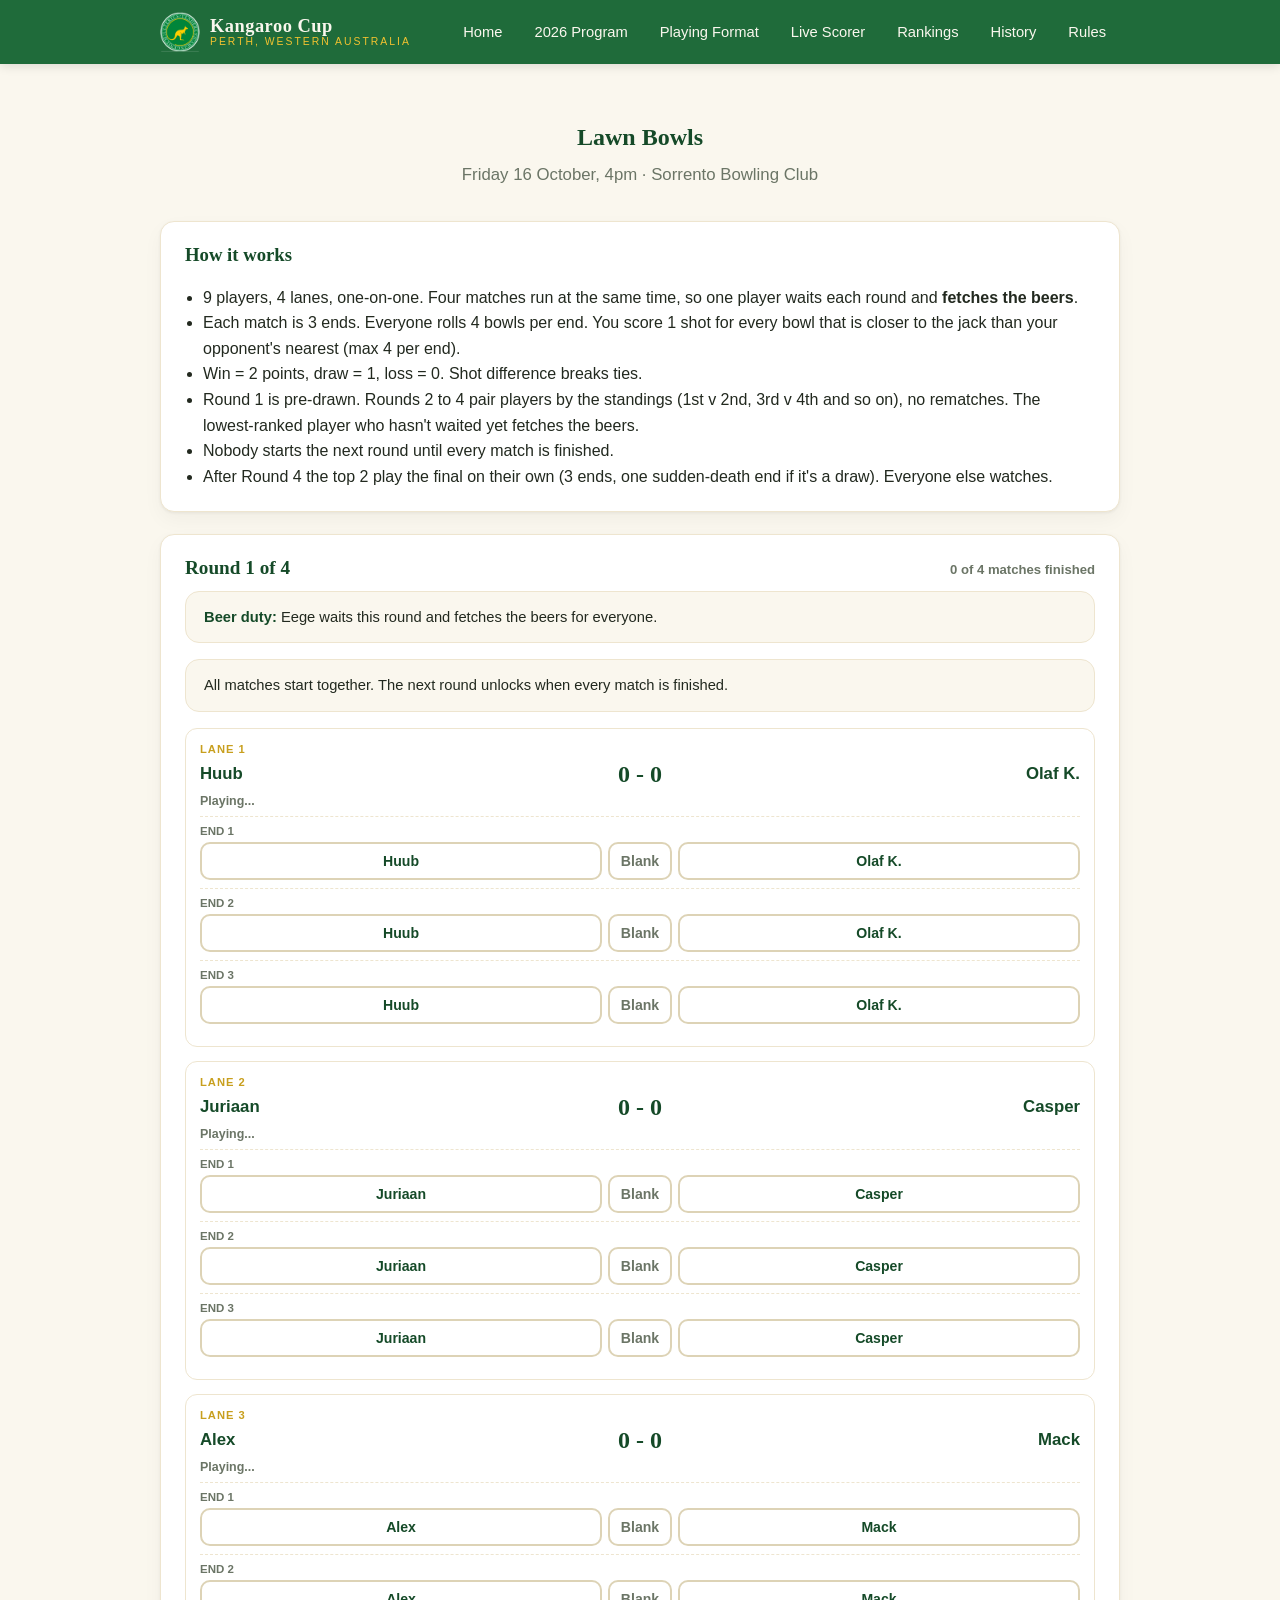
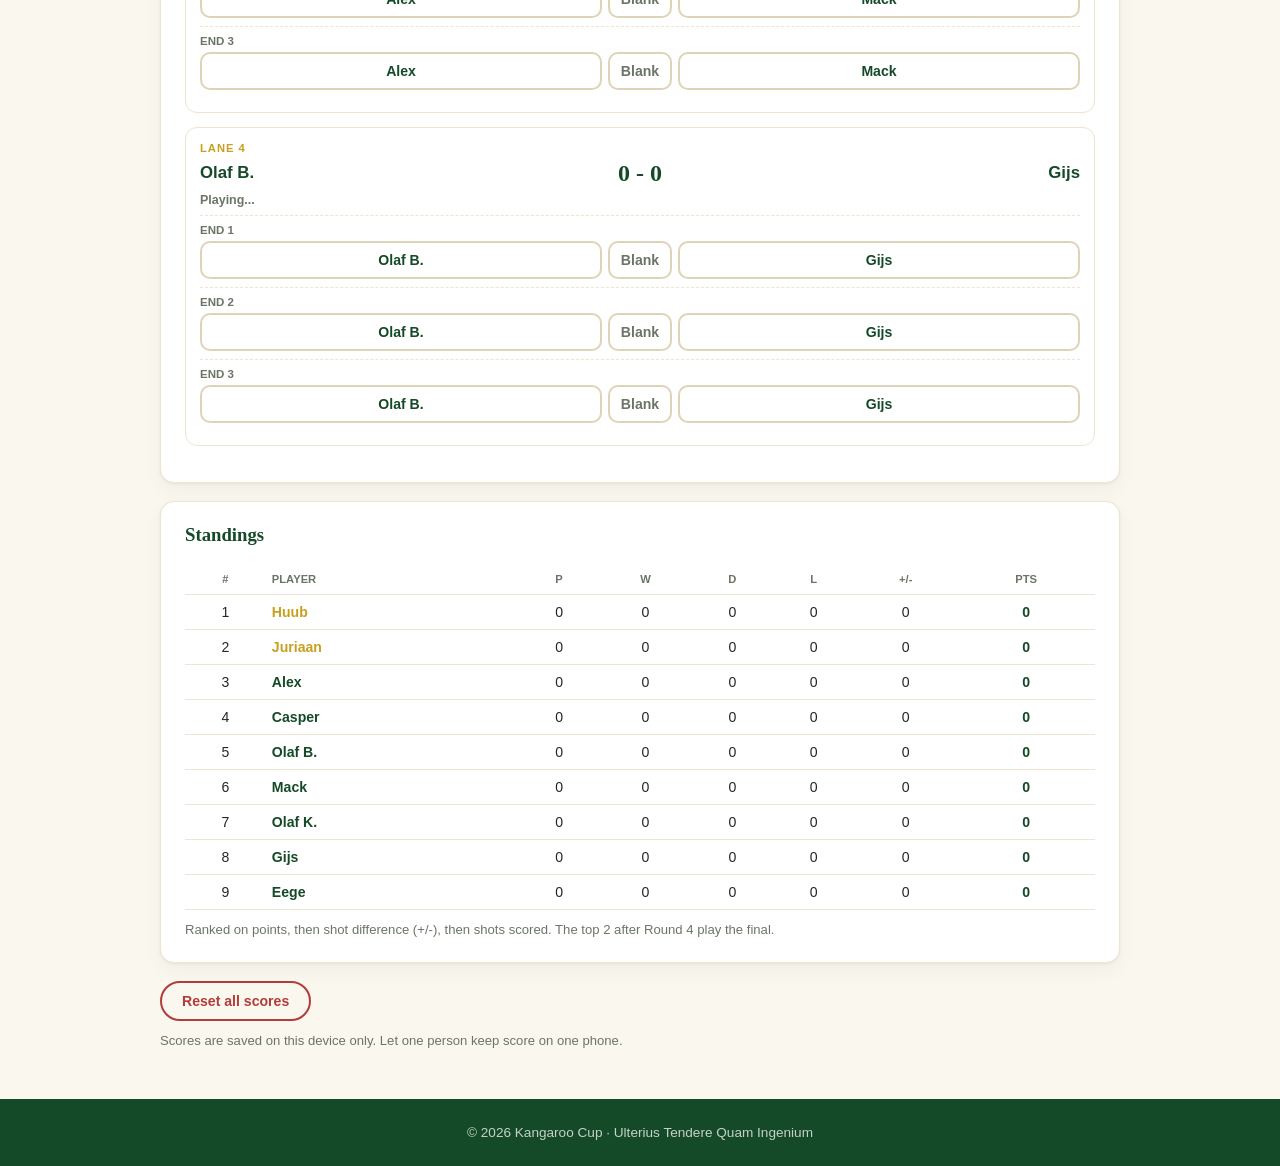
==== bowls.html @ 573f9692 "Add Lawn Bowls page with competition set-up and live scorer" ====
<!DOCTYPE html>
<html lang="en">
<head>
<meta charset="UTF-8">
<meta name="viewport" content="width=device-width, initial-scale=1, viewport-fit=cover">
<title>Lawn Bowls | Kangaroo Cup</title>
<meta name="theme-color" content="#1f6b3a">
<link rel="manifest" href="manifest.json">
<link rel="icon" href="assets/img/favicon-32-v2.png">
<link rel="apple-touch-icon" href="assets/img/apple-touch-icon-v2.png">
<link rel="stylesheet" href="css/style.css">
<style>
  .bw-btn-secondary {
    background:transparent; color:var(--green-dark); border:2px solid var(--green);
    padding:10px 20px; border-radius:30px; font-weight:600; font-size:.88rem; cursor:pointer;
    font-family:inherit;
  }
  .bw-btn-secondary:active { transform:scale(.97); }
  .bw-btn-danger { border-color:#b23b3b; color:#b23b3b; }
  .bw-note { font-size:.82rem; color:var(--muted); margin:10px 0 0; line-height:1.5; }

  .bw-banner {
    border-radius:var(--radius); padding:14px 18px; margin-bottom:16px;
    background:var(--cream); border:1px solid #eee5cf; font-size:.92rem; line-height:1.5;
  }
  .bw-banner strong { color:var(--green-dark); }
  .bw-banner.gold { background:linear-gradient(135deg,#fff 0%,#fdf8e8 100%); border:2px solid var(--gold); }
  .bw-banner.ready { background:var(--green); color:#fff; border-color:var(--green-dark); }
  .bw-banner.ready strong { color:var(--gold); }

  .bw-round-head { display:flex; justify-content:space-between; align-items:baseline; flex-wrap:wrap; gap:6px; margin-bottom:12px; }
  .bw-round-head h3 { margin:0; color:var(--green-dark); font-size:1.2rem; }
  .bw-progress { font-size:.82rem; color:var(--muted); font-weight:600; }

  .bw-match { border:1px solid #eee5cf; border-radius:12px; padding:14px; margin-bottom:14px; background:#fff; }
  .bw-match.done { background:#f6fbf5; border-color:#bcd9bf; }
  .bw-lane { font-size:.7rem; font-weight:800; letter-spacing:1px; text-transform:uppercase; color:var(--gold-dark); margin-bottom:6px; }
  .bw-vs { display:flex; align-items:center; justify-content:space-between; gap:8px; margin-bottom:6px; }
  .bw-player { flex:1; font-weight:800; color:var(--green-dark); font-size:1.05rem; }
  .bw-player.right { text-align:right; }
  .bw-score { font-family:Georgia,serif; font-weight:800; font-size:1.5rem; color:var(--green-dark); white-space:nowrap; }
  .bw-status { font-size:.78rem; font-weight:700; color:var(--muted); margin-bottom:8px; }
  .bw-status.win { color:var(--green); }

  .bw-end { padding:8px 0; border-top:1px dashed #eee5cf; }
  .bw-end-label { font-size:.72rem; font-weight:700; color:var(--muted); text-transform:uppercase; margin-bottom:5px; }
  .bw-end-btns { display:flex; gap:6px; }
  .bw-pick, .bw-shot {
    border:2px solid #ddd3b6; background:#fff; color:var(--green-dark); border-radius:10px;
    font-weight:700; font-size:.88rem; padding:9px 6px; cursor:pointer; font-family:inherit;
  }
  .bw-pick { flex:1; min-width:0; overflow:hidden; text-overflow:ellipsis; white-space:nowrap; }
  .bw-pick.x { flex:0 0 64px; color:var(--muted); }
  .bw-pick.sel, .bw-shot.sel { background:var(--green); border-color:var(--green-dark); color:#fff; }
  .bw-pick.x.sel { background:#8a8f85; border-color:#6b7566; }
  .bw-shots { display:flex; gap:6px; margin-top:6px; align-items:center; }
  .bw-shots span { font-size:.72rem; font-weight:700; color:var(--muted); margin-right:2px; }
  .bw-shot { flex:1; padding:8px 0; }

  .bw-table { width:100%; border-collapse:collapse; }
  .bw-table th, .bw-table td { padding:9px 6px; text-align:center; border-bottom:1px solid #eee5cf; font-size:.88rem; }
  .bw-table th { color:var(--muted); font-weight:700; font-size:.7rem; text-transform:uppercase; }
  .bw-table td.name { text-align:left; font-weight:700; color:var(--green-dark); }
  .bw-table td.pts { font-weight:800; color:var(--green-dark); }
  .bw-table tr.top td.name { color:var(--gold-dark); }

  .bw-chips { display:flex; flex-wrap:wrap; gap:8px; margin-top:8px; }
  .bw-chip { background:var(--cream); border:1px solid #eee5cf; border-radius:20px; padding:5px 13px; font-size:.82rem; font-weight:600; color:var(--green-dark); }
  .bw-hist-round { margin-bottom:14px; }
  .bw-hist-round h4 { margin:0 0 4px; color:var(--green-dark); font-size:.95rem; }
  .bw-hist-line { font-size:.88rem; padding:2px 0; }
  .bw-champ { text-align:center; padding:22px 16px; }
  .bw-champ .name { font-family:Georgia,serif; font-size:2rem; font-weight:800; color:var(--green-dark); margin:6px 0; }
  .bw-btn-row { display:flex; gap:10px; flex-wrap:wrap; margin-top:12px; }
</style>
</head>
<body>

<div id="site-header"></div>

<main class="wrap" style="padding-top:40px;">

  <section class="format-hero">
    <h2 style="border:none; padding-bottom:0;">Lawn Bowls</h2>
    <p class="subtitle">Friday 16 October, 4pm &middot; Sorrento Bowling Club</p>
  </section>

  <section style="margin-bottom:22px;">
    <div class="card">
      <h3 style="margin-top:0; color:var(--green-dark);">How it works</h3>
      <ul style="margin:0; padding-left:18px; line-height:1.6;">
        <li>9 players, 4 lanes, one-on-one. Four matches run at the same time, so one player waits each round and <strong>fetches the beers</strong>.</li>
        <li>Each match is 3 ends. Everyone rolls 4 bowls per end. You score 1 shot for every bowl that is closer to the jack than your opponent's nearest (max 4 per end).</li>
        <li>Win = 2 points, draw = 1, loss = 0. Shot difference breaks ties.</li>
        <li>Round 1 is pre-drawn. Rounds 2 to 4 pair players by the standings (1st v 2nd, 3rd v 4th and so on), no rematches. The lowest-ranked player who hasn't waited yet fetches the beers.</li>
        <li>Nobody starts the next round until every match is finished.</li>
        <li>After Round 4 the top 2 play the final on their own (3 ends, one sudden-death end if it's a draw). Everyone else watches.</li>
      </ul>
    </div>
  </section>

  <section id="bw-app"></section>

</main>

<div id="site-footer"></div>

<script src="js/data.js"></script>
<script src="js/app.js"></script>
<script>
(function () {
  var PLAYERS = ["Huub", "Juriaan", "Alex", "Casper", "Olaf B.", "Mack", "Olaf K.", "Gijs", "Eege"];
  var ROUND1 = [["Huub", "Olaf K."], ["Juriaan", "Casper"], ["Alex", "Mack"], ["Olaf B.", "Gijs"]];
  var WAITER1 = "Eege";
  var SWISS_ROUNDS = 4;
  var ENDS = 3;
  var KEY = "kc-bowls-2026-v1";
  var state;

  function esc(s) { return String(s).replace(/&/g, "&amp;").replace(/</g, "&lt;").replace(/>/g, "&gt;"); }

  function newMatch(lane, a, b) { return { lane: lane, a: a, b: b, ends: [] }; }

  function freshState() {
    return {
      rounds: [{
        n: 1, kind: "swiss", waiter: WAITER1,
        matches: ROUND1.map(function (p, i) { return newMatch(i + 1, p[0], p[1]); })
      }],
      manual: {}
    };
  }

  function load() {
    try {
      var raw = localStorage.getItem(KEY);
      if (raw) {
        var s = JSON.parse(raw);
        if (s && s.rounds && s.rounds.length) { if (!s.manual) s.manual = {}; return s; }
      }
    } catch (e) {}
    return freshState();
  }

  function save() { try { localStorage.setItem(KEY, JSON.stringify(state)); } catch (e) {} }

  /* ---------- scoring ---------- */
  function endDone(e) { return !!e && (e.w === "x" || ((e.w === "a" || e.w === "b") && e.s >= 1)); }

  function totalsN(m, n) {
    var a = 0, b = 0;
    for (var i = 0; i < n; i++) {
      var e = m.ends[i];
      if (!e) continue;
      if (e.w === "a") a += e.s; else if (e.w === "b") b += e.s;
    }
    return { a: a, b: b };
  }

  function neededEnds(m, kind) {
    var n = ENDS;
    if (kind !== "final") return n;
    while (n < 40) {
      for (var i = 0; i < n; i++) { if (!endDone(m.ends[i])) return n; }
      var t = totalsN(m, n);
      if (t.a !== t.b) return n;
      n++;
    }
    return n;
  }

  function matchStatus(m, kind) {
    var n = neededEnds(m, kind);
    var all = true;
    for (var i = 0; i < n; i++) { if (!endDone(m.ends[i])) { all = false; break; } }
    var t = totalsN(m, n);
    var complete = all && (kind !== "final" || t.a !== t.b);
    var result = null;
    if (complete) result = t.a > t.b ? "a" : (t.b > t.a ? "b" : "draw");
    return { n: n, a: t.a, b: t.b, complete: complete, result: result };
  }

  function roundComplete(r) {
    return r.matches.every(function (m) { return matchStatus(m, r.kind).complete; });
  }

  /* ---------- standings ---------- */
  function cmp(x, y) {
    return (y.pts - x.pts) || (y.diff - x.diff) || (y.sf - x.sf) || (y.man - x.man) || (x.seed - y.seed);
  }
  function tiedKey(r) { return r.pts + "|" + r.diff + "|" + r.sf + "|" + r.man; }

  function standings() {
    var rec = {};
    PLAYERS.forEach(function (p, i) { rec[p] = { name: p, seed: i, p: 0, w: 0, d: 0, l: 0, pts: 0, sf: 0, sa: 0 }; });
    state.rounds.forEach(function (r) {
      if (r.kind !== "swiss") return;
      r.matches.forEach(function (m) {
        var st = matchStatus(m, r.kind);
        if (!st.complete) return;
        var A = rec[m.a], B = rec[m.b];
        A.p++; B.p++;
        A.sf += st.a; A.sa += st.b; B.sf += st.b; B.sa += st.a;
        if (st.result === "a") { A.w++; A.pts += 2; B.l++; }
        else if (st.result === "b") { B.w++; B.pts += 2; A.l++; }
        else { A.d++; B.d++; A.pts++; B.pts++; }
      });
    });
    var list = PLAYERS.map(function (p) {
      var r = rec[p]; r.diff = r.sf - r.sa; r.man = state.manual[p] || 0; return r;
    });
    list.sort(cmp);
    return list;
  }

  function tieGroup() {
    var S = standings();
    if (S.length < 3 || tiedKey(S[1]) !== tiedKey(S[2])) return null;
    var k = tiedKey(S[1]);
    return S.filter(function (r) { return tiedKey(r) === k; }).map(function (r) { return r.name; });
  }

  /* ---------- pairing ---------- */
  function playedPairs() {
    var set = {};
    state.rounds.forEach(function (r) {
      if (r.kind !== "swiss") return;
      r.matches.forEach(function (m) { set[m.a + "|" + m.b] = 1; set[m.b + "|" + m.a] = 1; });
    });
    return set;
  }

  function pairUp(list, played, allowRepeat) {
    if (!list.length) return [];
    var first = list[0];
    for (var i = 1; i < list.length; i++) {
      var o = list[i];
      if (!allowRepeat && played[first + "|" + o]) continue;
      var rest = list.slice(1, i).concat(list.slice(i + 1));
      var sub = pairUp(rest, played, allowRepeat);
      if (sub) return [[first, o]].concat(sub);
    }
    return null;
  }

  function nextSwissRound() {
    var S = standings();
    var waited = {};
    state.rounds.forEach(function (r) { if (r.waiter) waited[r.waiter] = 1; });
    var waiter = null;
    for (var i = S.length - 1; i >= 0; i--) { if (!waited[S[i].name]) { waiter = S[i].name; break; } }
    var names = S.map(function (r) { return r.name; }).filter(function (n) { return n !== waiter; });
    var played = playedPairs();
    var pairs = pairUp(names, played, false) || pairUp(names, played, true);
    return {
      n: state.rounds.length + 1, kind: "swiss", waiter: waiter,
      matches: pairs.map(function (p, i) { return newMatch(i + 1, p[0], p[1]); })
    };
  }

  function finalRound() {
    var S = standings();
    var a = S[0].name, b = S[1].name;
    return {
      n: state.rounds.length + 1, kind: "final", waiter: null,
      spectators: PLAYERS.filter(function (p) { return p !== a && p !== b; }),
      matches: [newMatch(1, a, b)]
    };
  }

  function ensureNext() {
    var last = state.rounds[state.rounds.length - 1];
    if (last.kind === "final" || !roundComplete(last)) return;
    if (last.n < SWISS_ROUNDS) state.rounds.push(nextSwissRound());
    else if (!tieGroup()) state.rounds.push(finalRound());
  }

  /* ---------- rendering ---------- */
  function endsHTML(ri, mi, m, kind) {
    var st = matchStatus(m, kind), html = "";
    for (var i = 0; i < st.n; i++) {
      var e = m.ends[i] || null;
      var label = i < ENDS ? "End " + (i + 1) : "Sudden death";
      var d = ' data-r="' + ri + '" data-m="' + mi + '" data-e="' + i + '"';
      html += '<div class="bw-end"><div class="bw-end-label">' + label + '</div><div class="bw-end-btns">';
      html += '<button class="bw-pick' + (e && e.w === "a" ? " sel" : "") + '" data-act="w" data-w="a"' + d + '>' + esc(m.a) + '</button>';
      html += '<button class="bw-pick x' + (e && e.w === "x" ? " sel" : "") + '" data-act="w" data-w="x"' + d + '>Blank</button>';
      html += '<button class="bw-pick' + (e && e.w === "b" ? " sel" : "") + '" data-act="w" data-w="b"' + d + '>' + esc(m.b) + '</button>';
      html += '</div>';
      if (e && (e.w === "a" || e.w === "b")) {
        html += '<div class="bw-shots"><span>Shots</span>';
        for (var s = 1; s <= 4; s++) {
          html += '<button class="bw-shot' + (e.s === s ? " sel" : "") + '" data-act="s" data-s="' + s + '"' + d + '>' + s + '</button>';
        }
        html += '</div>';
      }
      html += '</div>';
    }
    return html;
  }

  function resultText(m, st) {
    if (!st.complete) return "";
    if (st.result === "draw") return "Draw";
    return (st.result === "a" ? m.a : m.b) + " wins";
  }

  function matchHTML(ri, mi, r) {
    var m = r.matches[mi], st = matchStatus(m, r.kind);
    var h = '<div class="bw-match' + (st.complete ? " done" : "") + '">';
    h += '<div class="bw-lane">Lane ' + m.lane + (r.kind === "final" ? " &middot; Final" : "") + '</div>';
    h += '<div class="bw-vs"><div class="bw-player">' + esc(m.a) + '</div><div class="bw-score">' + st.a + ' - ' + st.b + '</div><div class="bw-player right">' + esc(m.b) + '</div></div>';
    h += '<div class="bw-status' + (st.complete ? " win" : "") + '">' + (st.complete ? resultText(m, st) : "Playing...") + '</div>';
    h += endsHTML(ri, mi, m, r.kind);
    h += '</div>';
    return h;
  }

  function currentRoundHTML() {
    var ri = state.rounds.length - 1, r = state.rounds[ri];
    var done = r.matches.filter(function (m) { return matchStatus(m, r.kind).complete; }).length;
    var h = '<div class="card" style="margin-bottom:18px;">';
    h += '<div class="bw-round-head"><h3>' + (r.kind === "final" ? "Final" : "Round " + r.n + " of " + SWISS_ROUNDS) + '</h3>';
    h += '<span class="bw-progress">' + done + ' of ' + r.matches.length + ' match' + (r.matches.length === 1 ? "" : "es") + ' finished</span></div>';

    if (r.kind === "final") {
      h += '<div class="bw-banner gold"><strong>Everyone else watches.</strong> Grab a beer and cheer (or heckle) from the side.';
      h += '<div class="bw-chips">' + r.spectators.map(function (p) { return '<span class="bw-chip">' + esc(p) + '</span>'; }).join("") + '</div></div>';
    } else {
      h += '<div class="bw-banner"><strong>Beer duty:</strong> ' + esc(r.waiter) + ' waits this round and fetches the beers for everyone.</div>';
      h += '<div class="bw-banner">All matches start together. The next round unlocks when every match is finished.</div>';
    }

    r.matches.forEach(function (m, mi) { h += matchHTML(ri, mi, r); });

    var complete = roundComplete(r);
    if (r.kind === "final" && complete) {
      var fm = r.matches[0], fs = matchStatus(fm, "final");
      var champ = fs.result === "a" ? fm.a : fm.b;
      var other = fs.result === "a" ? fm.b : fm.a;
      h += '<div class="bw-banner gold bw-champ"><div>&#127942; Lawn Bowls champion</div><div class="name">' + esc(champ) + '</div><div>Runner-up: ' + esc(other) + '</div></div>';
    } else if (complete && r.kind === "swiss") {
      var grp = tieGroup();
      if (r.n >= SWISS_ROUNDS && grp) {
        h += '<div class="bw-banner"><strong>Tie for the last finalist spot:</strong> ' + grp.map(esc).join(", ") + ' are level on points, shot difference and shots scored. Roll off with one end (closest to the jack wins) and tap the winner.';
        h += '<div class="bw-btn-row">' + grp.map(function (p) { return '<button class="bw-btn-secondary" data-act="roll" data-name="' + esc(p) + '">' + esc(p) + ' won the roll-off</button>'; }).join("") + '</div></div>';
      } else {
        h += '<div class="bw-banner ready"><strong>All matches finished.</strong> Press the button for ' + (r.n >= SWISS_ROUNDS ? "the final." : "Round " + (r.n + 1) + ".") + '<div class="bw-btn-row"><button class="btn btn-gold" data-act="next">Show ' + (r.n >= SWISS_ROUNDS ? "the final" : "Round " + (r.n + 1)) + '</button></div></div>';
      }
    }

    h += '<div class="bw-btn-row">';
    if (state.rounds.length > 1) h += '<button class="bw-btn-secondary" data-act="reopen">Reopen previous round</button>';
    h += '</div>';
    h += '</div>';
    return h;
  }

  function standingsHTML() {
    var S = standings();
    var h = '<div class="card" style="margin-bottom:18px;"><h3 style="margin-top:0; color:var(--green-dark);">Standings</h3>';
    h += '<table class="bw-table"><tr><th>#</th><th style="text-align:left">Player</th><th>P</th><th>W</th><th>D</th><th>L</th><th>+/-</th><th>Pts</th></tr>';
    S.forEach(function (r, i) {
      h += '<tr' + (i < 2 ? ' class="top"' : '') + '><td>' + (i + 1) + '</td><td class="name">' + esc(r.name) + '</td><td>' + r.p + '</td><td>' + r.w + '</td><td>' + r.d + '</td><td>' + r.l + '</td><td>' + (r.diff > 0 ? "+" : "") + r.diff + '</td><td class="pts">' + r.pts + '</td></tr>';
    });
    h += '</table><p class="bw-note">Ranked on points, then shot difference (+/-), then shots scored. The top 2 after Round 4 play the final.</p></div>';
    return h;
  }

  function historyHTML() {
    var past = state.rounds.slice(0, state.rounds.length - 1);
    if (!past.length) return "";
    var h = '<div class="card" style="margin-bottom:18px;"><details><summary style="cursor:pointer; font-weight:700; color:var(--green-dark);">Earlier rounds</summary><div style="margin-top:12px;">';
    past.forEach(function (r) {
      h += '<div class="bw-hist-round"><h4>' + (r.kind === "final" ? "Final" : "Round " + r.n) + '</h4>';
      r.matches.forEach(function (m) {
        var st = matchStatus(m, r.kind);
        h += '<div class="bw-hist-line">Lane ' + m.lane + ': ' + esc(m.a) + ' ' + st.a + ' - ' + st.b + ' ' + esc(m.b) + '</div>';
      });
      if (r.waiter) h += '<div class="bw-hist-line" style="color:var(--muted)">Fetched the beers: ' + esc(r.waiter) + '</div>';
      h += '</div>';
    });
    h += '</div></details></div>';
    return h;
  }

  function render() {
    var el = document.getElementById("bw-app");
    var h = currentRoundHTML() + standingsHTML() + historyHTML();
    h += '<div class="bw-btn-row" style="margin-bottom:10px;"><button class="bw-btn-secondary bw-btn-danger" data-act="reset">Reset all scores</button></div>';
    h += '<p class="bw-note">Scores are saved on this device only. Let one person keep score on one phone.</p>';
    el.innerHTML = h;
  }

  /* ---------- actions ---------- */
  document.getElementById("bw-app").addEventListener("click", function (ev) {
    var t = ev.target;
    while (t && t !== this && !(t.getAttribute && t.getAttribute("data-act"))) t = t.parentNode;
    if (!t || t === this) return;
    var act = t.getAttribute("data-act");
    var ri = parseInt(t.getAttribute("data-r"), 10);
    var mi = parseInt(t.getAttribute("data-m"), 10);
    var ei = parseInt(t.getAttribute("data-e"), 10);

    if (act === "w") {
      var m = state.rounds[ri].matches[mi], w = t.getAttribute("data-w"), cur = m.ends[ei];
      if (cur && cur.w === w) { m.ends[ei] = null; }
      else m.ends[ei] = { w: w, s: (w === "x" ? 0 : (cur && cur.w !== "x" ? cur.s : 0)) };
      ensureNext();
    } else if (act === "s") {
      var m2 = state.rounds[ri].matches[mi], e2 = m2.ends[ei];
      if (e2 && (e2.w === "a" || e2.w === "b")) e2.s = parseInt(t.getAttribute("data-s"), 10);
      ensureNext();
    } else if (act === "next") {
      ensureNext();
    } else if (act === "roll") {
      var name = t.getAttribute("data-name");
      state.manual[name] = (state.manual[name] || 0) + 1;
      ensureNext();
    } else if (act === "reopen") {
      if (!confirm("Reopen the previous round? Scores entered in the current round will be removed.")) return;
      state.rounds.pop();
    } else if (act === "reset") {
      if (!confirm("Reset all lawn bowls scores and start again from Round 1?")) return;
      state = freshState();
    }
    save();
    render();
  });

  state = load();
  render();
})();
</script>
</body>
</html>
---- css/style.css ----
:root {
  --green: #1f6b3a;
  --green-dark: #154a28;
  --gold: #f2c230;
  --gold-dark: #c89f1e;
  --cream: #faf7ee;
  --text: #22291f;
  --muted: #6b7566;
  --radius: 14px;
  --max-width: 1000px;
}

* { box-sizing: border-box; }

html, body {
  margin: 0;
  padding: 0;
  background: var(--cream);
  color: var(--text);
  font-family: -apple-system, BlinkMacSystemFont, "Segoe UI", Roboto, Helvetica, Arial, sans-serif;
  -webkit-font-smoothing: antialiased;
}

h1, h2, h3, .serif {
  font-family: Georgia, "Times New Roman", serif;
}

a { color: inherit; }

img { max-width: 100%; display: block; }

.wrap {
  max-width: var(--max-width);
  margin: 0 auto;
  padding: 0 20px;
}

/* Header / nav */
header.site-header {
  background: var(--green);
  color: var(--cream);
  position: sticky;
  top: 0;
  z-index: 50;
  box-shadow: 0 2px 10px rgba(0,0,0,.12);
}

.nav-row {
  display: flex;
  align-items: center;
  justify-content: space-between;
  padding: 12px 20px;
  max-width: var(--max-width);
  margin: 0 auto;
}

.brand {
  display: flex;
  align-items: center;
  gap: 10px;
  text-decoration: none;
  color: var(--cream);
}

.brand img { width: 40px; height: 40px; }

.brand-text {
  font-family: Georgia, serif;
  font-weight: bold;
  font-size: 1.15rem;
  letter-spacing: .5px;
  line-height: 1.1;
}

.brand-text small {
  display: block;
  font-family: -apple-system, sans-serif;
  font-weight: normal;
  font-size: .65rem;
  letter-spacing: 2px;
  color: var(--gold);
}

nav.main-nav {
  display: flex;
  gap: 4px;
}

nav.main-nav a {
  text-decoration: none;
  color: var(--cream);
  padding: 8px 14px;
  border-radius: 20px;
  font-size: .92rem;
  font-weight: 500;
  transition: background .15s;
}

nav.main-nav a:hover,
nav.main-nav a.active {
  background: rgba(255,255,255,.15);
}

.nav-toggle {
  display: none;
  background: none;
  border: none;
  color: var(--cream);
  font-size: 1.6rem;
  cursor: pointer;
}

@media (max-width: 680px) {
  nav.main-nav {
    display: none;
    position: absolute;
    top: 64px;
    left: 0;
    right: 0;
    background: var(--green-dark);
    flex-direction: column;
    padding: 10px;
  }
  nav.main-nav.open { display: flex; }
  .nav-toggle { display: block; }
}

/* Hero */
.hero {
  background: linear-gradient(160deg, var(--green) 0%, var(--green-dark) 100%);
  color: var(--cream);
  padding: 56px 20px 64px;
  text-align: center;
}

.hero img.crest {
  width: auto;
  height: 190px;
  margin: 0 auto 18px;
}

.hero h1 {
  font-size: 2.4rem;
  margin: 0 0 6px;
  letter-spacing: 1px;
}

.hero .motto {
  color: var(--gold);
  font-style: italic;
  font-size: .95rem;
  margin: 0 0 18px;
}

.hero p.lead {
  max-width: 560px;
  margin: 0 auto;
  opacity: .9;
  line-height: 1.5;
}

.hero-actions {
  margin-top: 26px;
  display: flex;
  gap: 12px;
  justify-content: center;
  flex-wrap: wrap;
}

/* Buttons */
.btn {
  display: inline-block;
  text-decoration: none;
  padding: 11px 22px;
  border-radius: 30px;
  font-weight: 600;
  font-size: .92rem;
  cursor: pointer;
  border: 2px solid transparent;
  transition: transform .1s ease, opacity .15s ease;
}
.btn:active { transform: scale(.97); }

.btn-gold {
  background: var(--gold);
  color: var(--green-dark);
}
.btn-gold:hover { background: var(--gold-dark); }

.btn-outline {
  background: transparent;
  color: var(--cream);
  border-color: rgba(255,255,255,.6);
}
.btn-outline:hover { background: rgba(255,255,255,.12); }

/* Sections */
main { padding: 44px 0 70px; }

section { margin-bottom: 48px; }

section h2 {
  font-size: 1.5rem;
  color: var(--green-dark);
  border-bottom: 3px solid var(--gold);
  display: inline-block;
  padding-bottom: 4px;
  margin-bottom: 20px;
}

.card {
  background: #fff;
  border-radius: var(--radius);
  padding: 22px 24px;
  box-shadow: 0 1px 3px rgba(0,0,0,.06), 0 8px 20px rgba(0,0,0,.04);
  border: 1px solid #eee5cf;
}

.card-grid {
  display: grid;
  grid-template-columns: repeat(auto-fit, minmax(220px, 1fr));
  gap: 18px;
}

.info-card h3 {
  margin: 0 0 6px;
  font-size: 1rem;
  color: var(--green-dark);
}
.info-card p {
  margin: 0;
  color: var(--muted);
  font-size: .95rem;
}
.info-card .tag {
  display: inline-block;
  background: var(--gold);
  color: var(--green-dark);
  font-size: .7rem;
  font-weight: 700;
  letter-spacing: .5px;
  padding: 2px 9px;
  border-radius: 20px;
  margin-bottom: 8px;
}

/* Program timeline */
.day-card {
  border-left: 5px solid var(--gold);
  background: #fff;
  border-radius: var(--radius);
  padding: 20px 22px;
  margin-bottom: 16px;
  box-shadow: 0 1px 3px rgba(0,0,0,.05);
}
.day-card h3 {
  margin: 0 0 4px;
  color: var(--green-dark);
  font-size: 1.15rem;
}
.day-card .date {
  color: var(--muted);
  font-size: .85rem;
  margin-bottom: 12px;
}
.day-card ul {
  margin: 0;
  padding-left: 18px;
}
.day-card li {
  margin-bottom: 6px;
  line-height: 1.45;
}
.badge-tbd {
  display: inline-block;
  background: #fff2cc;
  color: #8a6d00;
  border: 1px solid #f2d477;
  font-size: .68rem;
  font-weight: 700;
  padding: 1px 8px;
  border-radius: 12px;
  margin-left: 6px;
  vertical-align: middle;
}
.hcp-badge {
  display: inline-block;
  background: var(--cream);
  color: var(--green-dark);
  border: 1px solid #d8d0b4;
  font-size: .68rem;
  font-weight: 700;
  padding: 1px 8px;
  border-radius: 12px;
  margin-left: 6px;
  vertical-align: middle;
}

/* Results / tables */
.year-tabs {
  display: flex;
  gap: 8px;
  flex-wrap: wrap;
  margin-bottom: 22px;
}
.year-tabs button {
  border: 2px solid var(--green);
  background: #fff;
  color: var(--green-dark);
  padding: 8px 18px;
  border-radius: 24px;
  font-weight: 700;
  cursor: pointer;
  font-size: .95rem;
}
.year-tabs button.active {
  background: var(--green);
  color: #fff;
}

table.rankings {
  width: 100%;
  border-collapse: collapse;
  background: #fff;
  border-radius: var(--radius);
  overflow: hidden;
  box-shadow: 0 1px 3px rgba(0,0,0,.05);
}
table.rankings th, table.rankings td {
  padding: 10px 14px;
  text-align: left;
  border-bottom: 1px solid #f0ead6;
  font-size: .95rem;
}
table.rankings th {
  background: var(--green);
  color: #fff;
  font-weight: 600;
  font-size: .82rem;
  text-transform: uppercase;
  letter-spacing: .5px;
}
table.rankings tr:last-child td { border-bottom: none; }
table.rankings td.rank {
  font-weight: 700;
  color: var(--green-dark);
  width: 48px;
}
table.rankings tr:first-child td.rank { color: var(--gold-dark); }
.placeholder { color: #bbb; font-style: italic; }

.edition-meta {
  display: flex;
  flex-wrap: wrap;
  gap: 10px 26px;
  margin-bottom: 18px;
  color: var(--muted);
  font-size: .92rem;
}
.edition-meta strong { color: var(--text); }

/* History grid */
.history-grid {
  display: grid;
  grid-template-columns: repeat(auto-fit, minmax(150px, 1fr));
  gap: 16px;
}
.history-card {
  background: #fff;
  border-radius: var(--radius);
  padding: 18px;
  text-align: center;
  box-shadow: 0 1px 3px rgba(0,0,0,.05);
  border: 1px solid #eee5cf;
}
.history-card .year {
  font-family: Georgia, serif;
  font-size: 1.6rem;
  font-weight: bold;
  color: var(--green-dark);
}
.history-card .champ {
  margin-top: 6px;
  font-size: .88rem;
  color: var(--muted);
}

/* Photo grid */
.photo-grid {
  display: grid;
  grid-template-columns: repeat(auto-fit, minmax(220px, 1fr));
  gap: 14px;
}
.photo-grid img {
  width: 100%;
  height: 280px;
  object-fit: cover;
  object-position: top center;
  border-radius: var(--radius);
  box-shadow: 0 1px 3px rgba(0,0,0,.08);
}

/* Mary card */
.mary-card {
  display: flex;
  gap: 22px;
  flex-wrap: wrap;
  align-items: center;
}
.mary-photo {
  width: 280px;
  border-radius: var(--radius);
  flex-shrink: 0;
}
.mary-card > div {
  flex: 1;
  min-width: 240px;
}

/* Trophy hero (prominent trophy feature, top of homepage) */
.trophy-hero {
  margin-top: -34px;
  margin-bottom: 40px;
}
.trophy-hero-inner {
  background: linear-gradient(135deg, #fff 0%, #fdf8e8 100%);
  border: 2px solid var(--gold);
  border-radius: var(--radius);
  padding: 26px;
  display: flex;
  align-items: center;
  gap: 26px;
  flex-wrap: wrap;
  box-shadow: 0 10px 30px rgba(0,0,0,.12);
}
.trophy-hero-photo {
  width: 200px;
  border-radius: 10px;
  flex-shrink: 0;
  box-shadow: 0 4px 16px rgba(0,0,0,.2);
}
.trophy-hero-inner > div {
  flex: 1;
  min-width: 240px;
  color: var(--text);
}
.trophy-hero-inner h2 {
  border-bottom: none;
  padding-bottom: 0;
  color: var(--green-dark);
}

/* Trophy card */
.trophy-card {
  display: flex;
  gap: 22px;
  flex-wrap: wrap;
  align-items: center;
}
.trophy-photo {
  width: 220px;
  border-radius: var(--radius);
  flex-shrink: 0;
  box-shadow: 0 4px 14px rgba(0,0,0,.15);
}
.trophy-card > div {
  flex: 1;
  min-width: 240px;
}

footer {
  background: var(--green-dark);
  color: rgba(255,255,255,.75);
  text-align: center;
  padding: 26px 20px;
  font-size: .85rem;
}
footer a { color: var(--gold); text-decoration: none; }

.install-banner {
  display: none;
  background: var(--gold);
  color: var(--green-dark);
  text-align: center;
  padding: 10px 14px;
  font-size: .88rem;
  font-weight: 600;
}
.install-banner.show { display: block; }
.install-banner button {
  margin-left: 10px;
  border: none;
  background: var(--green-dark);
  color: #fff;
  padding: 5px 14px;
  border-radius: 16px;
  font-weight: 700;
  cursor: pointer;
}

/* Course quote (program page) */
.course-quote {
  font-style: italic;
  color: var(--muted);
  border-left: 3px solid var(--gold);
  padding-left: 12px;
  margin: 0 0 14px;
  font-size: .92rem;
}

/* Venue badge (program page day-cards) */
.venue-badge {
  display: inline-block;
  background: var(--gold);
  color: var(--green-dark);
  font-size: .85rem;
  font-weight: 800;
  letter-spacing: .2px;
  padding: 5px 14px;
  border-radius: 14px;
  margin: 2px 0 14px;
}

/* Playing Format page */
.format-hero {
  text-align: center;
  margin-bottom: 36px;
}
.format-hero .subtitle {
  color: var(--muted);
  font-size: 1.05rem;
  margin-top: -6px;
}
.format-step {
  background: #fff;
  border-radius: var(--radius);
  padding: 22px 24px;
  margin-bottom: 18px;
  box-shadow: 0 1px 3px rgba(0,0,0,.06), 0 8px 20px rgba(0,0,0,.04);
  border: 1px solid #eee5cf;
  display: flex;
  gap: 18px;
}
.format-num {
  flex-shrink: 0;
  width: 42px;
  height: 42px;
  border-radius: 50%;
  background: var(--gold);
  color: var(--green-dark);
  font-weight: 800;
  font-size: 1.2rem;
  display: flex;
  align-items: center;
  justify-content: center;
  font-family: Georgia, serif;
}
.format-step h3 {
  margin: 0 0 8px;
  color: var(--green-dark);
  font-size: 1.15rem;
}
.format-step p {
  margin: 0 0 8px;
  line-height: 1.55;
}
.format-players {
  display: flex;
  gap: 8px;
  flex-wrap: wrap;
  margin: 12px 0 4px;
}
.format-player-chip {
  background: var(--cream);
  border: 1px solid #eee5cf;
  border-radius: 20px;
  padding: 5px 13px;
  font-size: .82rem;
  font-weight: 600;
  color: var(--green-dark);
}
.format-player-chip.finalist {
  background: var(--gold);
  color: var(--green-dark);
  border-color: var(--gold-dark);
}
.format-player-chip.minor {
  background: var(--green);
  color: #fff;
  border-color: var(--green-dark);
}
.format-arrow {
  align-self: center;
  font-size: 1.4rem;
  color: var(--gold-dark);
  padding: 0 4px;
}
.format-matches {
  display: grid;
  grid-template-columns: repeat(auto-fit, minmax(130px, 1fr));
  gap: 10px;
  margin-top: 10px;
}
.format-match {
  background: var(--cream);
  border-radius: 10px;
  padding: 10px;
  text-align: center;
  font-weight: 700;
  color: var(--green-dark);
  border: 1px solid #eee5cf;
  font-size: .9rem;
}
.format-match .vs {
  display: block;
  color: var(--gold-dark);
  font-size: .72rem;
  font-weight: 700;
  margin: 2px 0;
}
.scoring-table {
  width: 100%;
  border-collapse: collapse;
  margin-top: 4px;
}
.scoring-table td {
  padding: 8px 0;
  border-bottom: 1px solid #f0ead6;
}
.scoring-table td:last-child {
  text-align: right;
  font-weight: 700;
  color: var(--green-dark);
}
.scoring-table tr:last-child td { border-bottom: none; }
.tiebreak-list {
  margin: 8px 0 0;
  padding-left: 0;
  list-style: none;
}
.tiebreak-list li {
  display: flex;
  gap: 12px;
  margin-bottom: 10px;
  align-items: flex-start;
}
.tiebreak-list .format-num {
  width: 28px;
  height: 28px;
  font-size: .85rem;
}
.format-why {
  background: linear-gradient(135deg, #fff 0%, #fdf8e8 100%);
  border: 2px solid var(--gold);
  border-radius: var(--radius);
  padding: 18px 22px;
  margin-top: 8px;
  display: flex;
  gap: 14px;
  align-items: flex-start;
}
.format-why .icon {
  font-size: 1.4rem;
  flex-shrink: 0;
}
@media (max-width: 680px) {
  .format-step { flex-direction: column; }
}
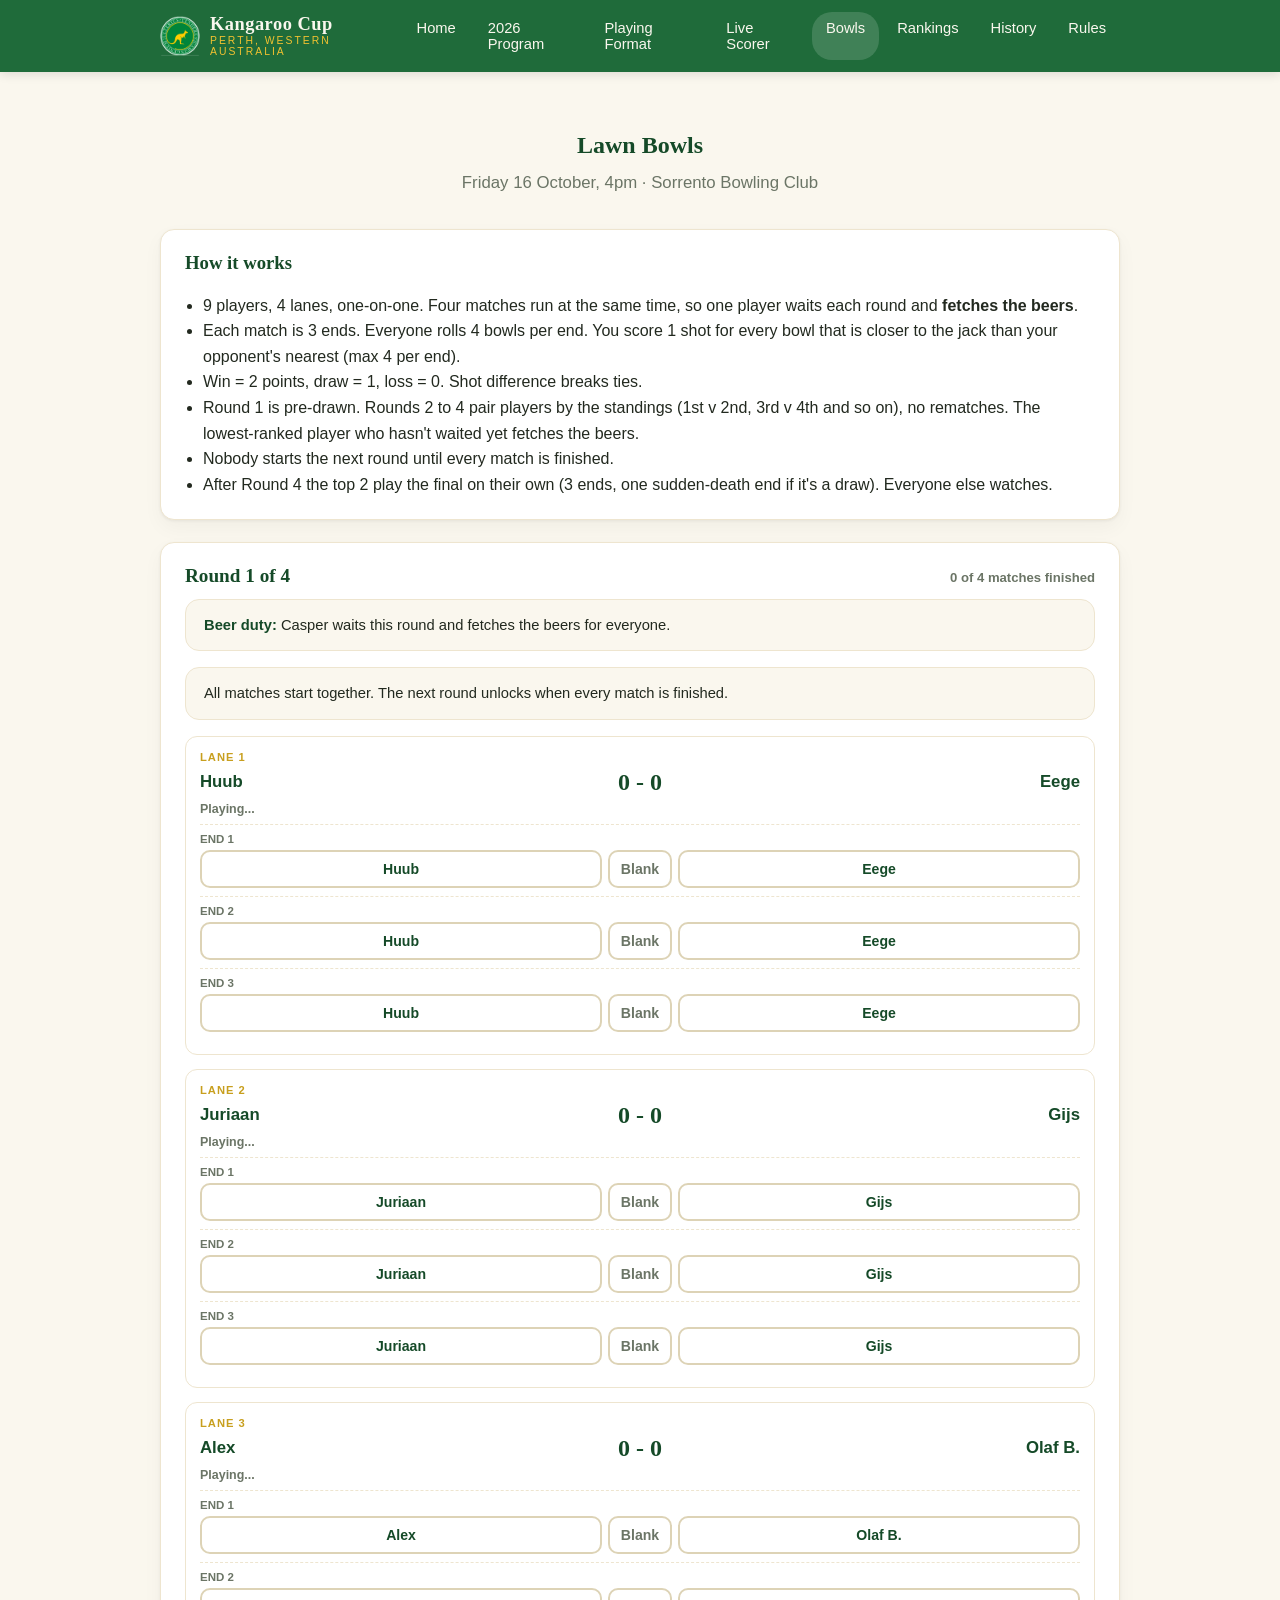
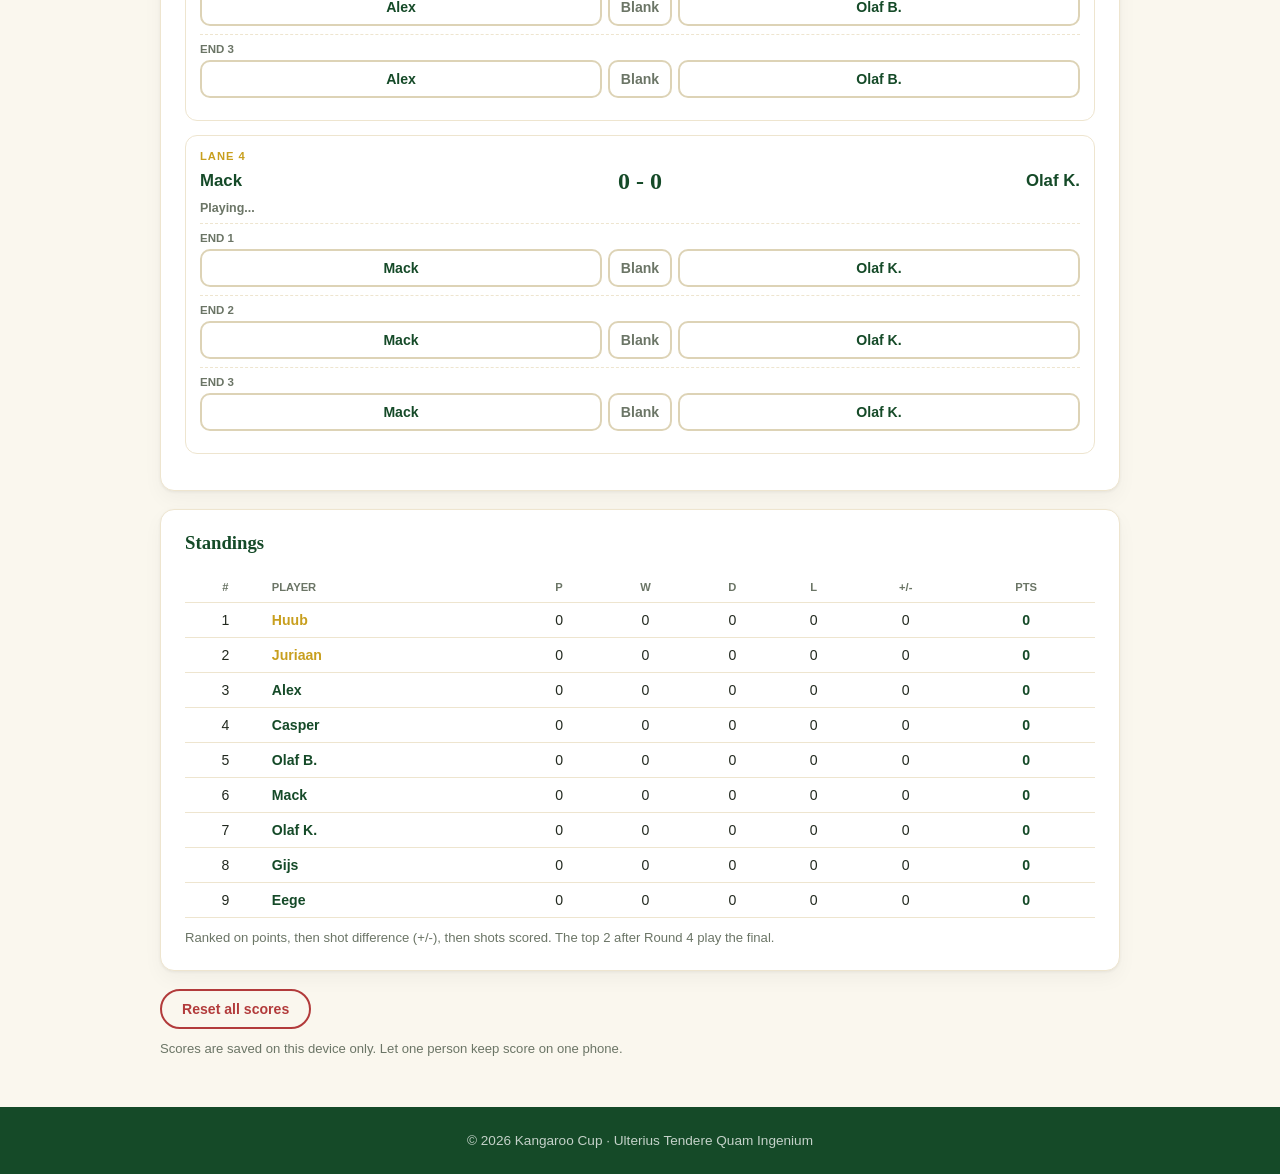
==== commit df7ef807: "Bowls: Casper on beer duty in Round 1, new Round 1 draw" ====
--- a/bowls.html
+++ b/bowls.html
@@ -110,11 +110,11 @@
 <script>
 (function () {
   var PLAYERS = ["Huub", "Juriaan", "Alex", "Casper", "Olaf B.", "Mack", "Olaf K.", "Gijs", "Eege"];
-  var ROUND1 = [["Huub", "Olaf K."], ["Juriaan", "Casper"], ["Alex", "Mack"], ["Olaf B.", "Gijs"]];
-  var WAITER1 = "Eege";
+  var ROUND1 = [["Huub", "Eege"], ["Juriaan", "Gijs"], ["Alex", "Olaf B."], ["Mack", "Olaf K."]];
+  var WAITER1 = "Casper";
   var SWISS_ROUNDS = 4;
   var ENDS = 3;
-  var KEY = "kc-bowls-2026-v1";
+  var KEY = "kc-bowls-2026-v2";
   var state;
 
   function esc(s) { return String(s).replace(/&/g, "&amp;").replace(/</g, "&lt;").replace(/>/g, "&gt;"); }
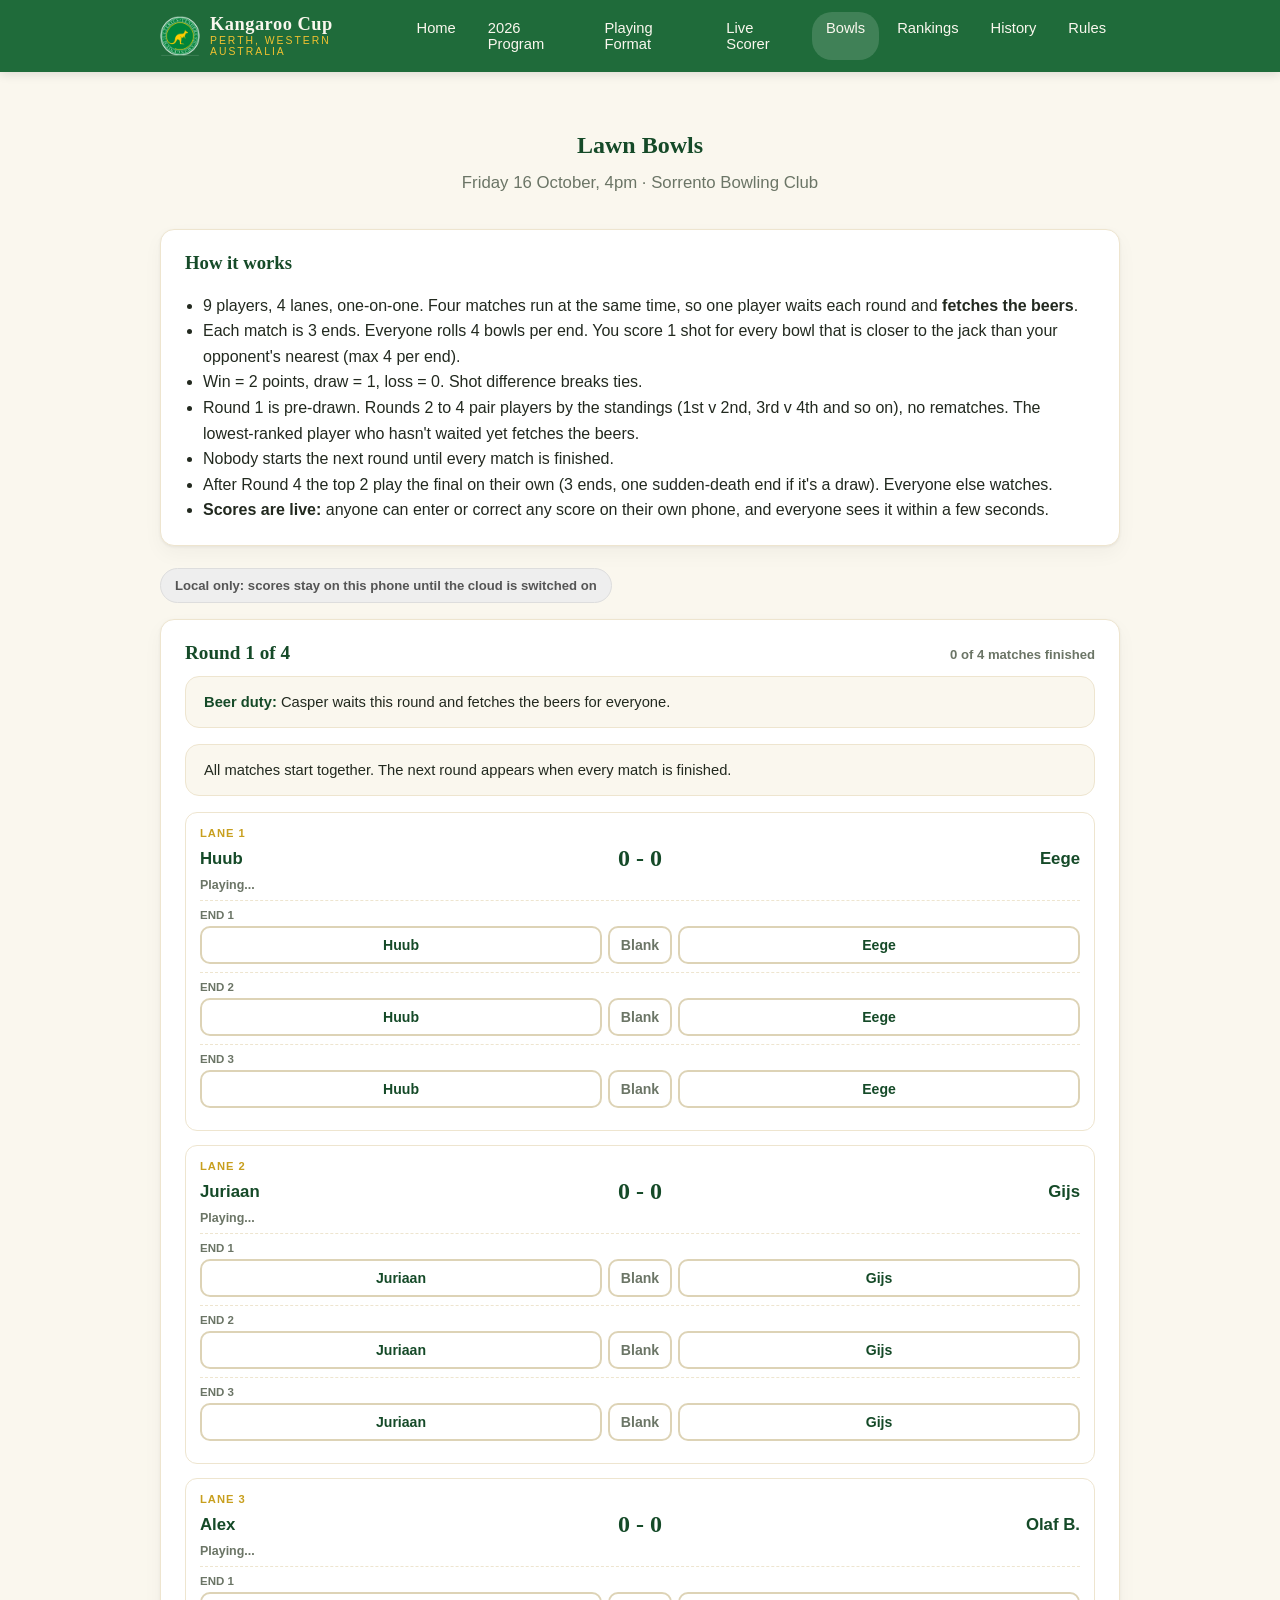
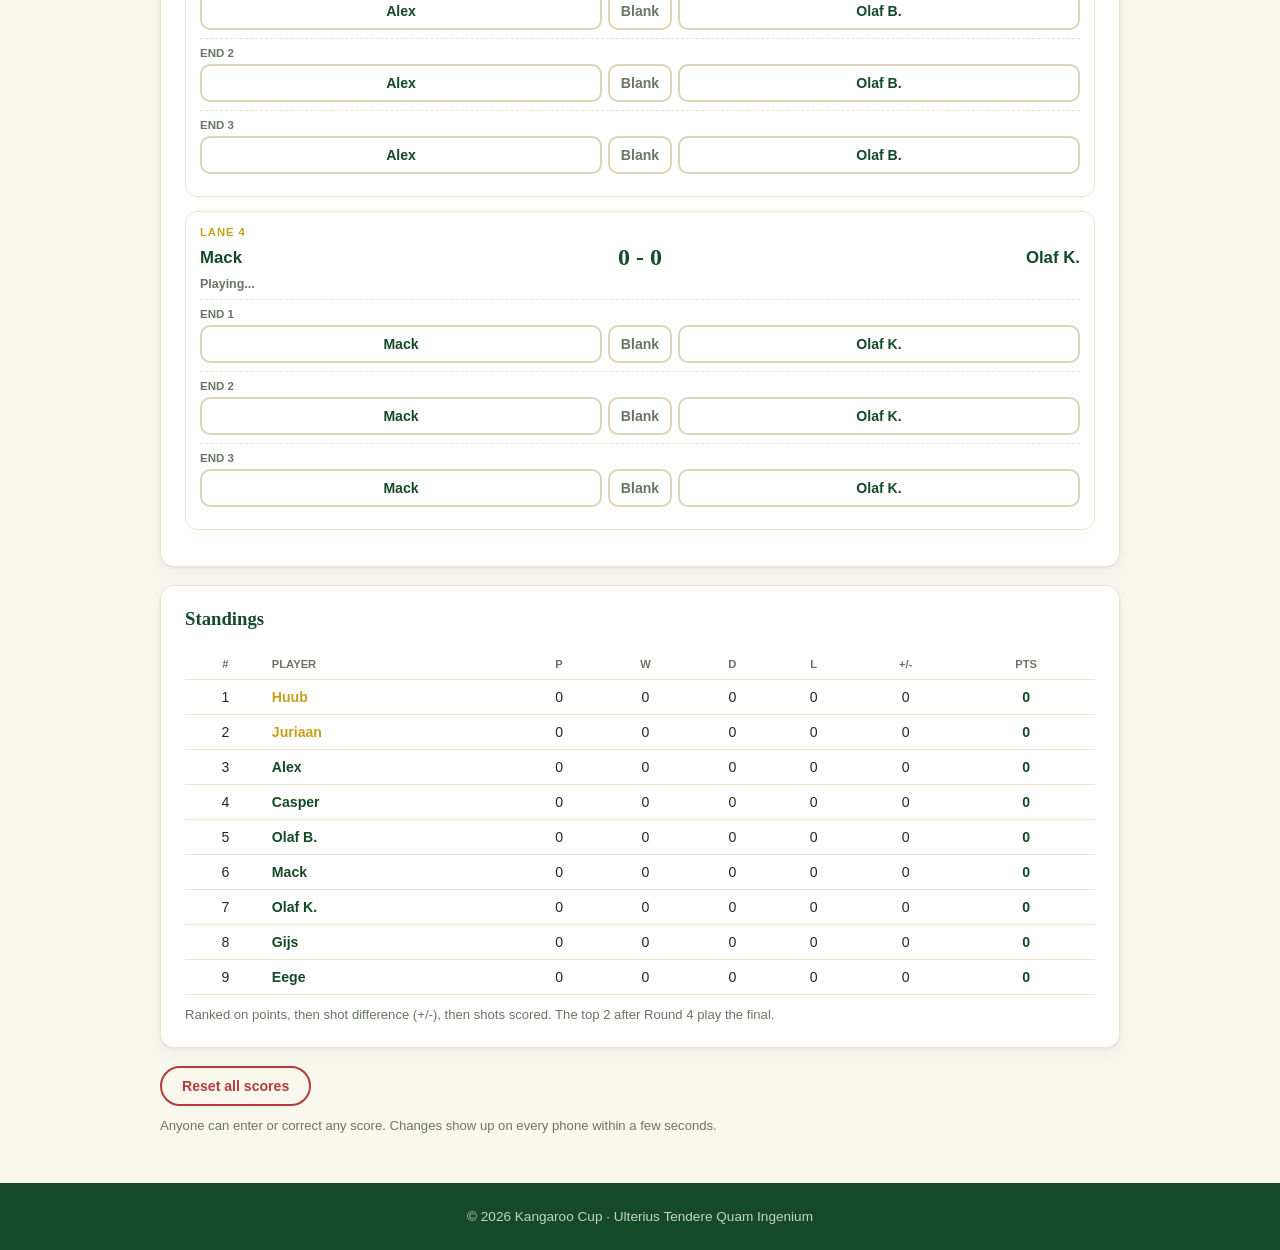
==== commit 634f23d4: "Add files via upload" ====
--- a/bowls.html
+++ b/bowls.html
@@ -27,6 +27,10 @@
   .bw-banner.gold { background:linear-gradient(135deg,#fff 0%,#fdf8e8 100%); border:2px solid var(--gold); }
   .bw-banner.ready { background:var(--green); color:#fff; border-color:var(--green-dark); }
   .bw-banner.ready strong { color:var(--gold); }
+  .bw-sync { font-size:.82rem; padding:9px 14px; margin-bottom:16px; border-radius:30px; display:inline-block; font-weight:700; }
+  .bw-sync.live { background:#e4f3e6; color:#1f6b3a; border:1px solid #bcd9bf; }
+  .bw-sync.off { background:#fff2cc; color:#8a6d00; border:1px solid #f2d477; }
+  .bw-sync.local { background:#eee; color:#555; border:1px solid #ddd; }
 
   .bw-round-head { display:flex; justify-content:space-between; align-items:baseline; flex-wrap:wrap; gap:6px; margin-bottom:12px; }
   .bw-round-head h3 { margin:0; color:var(--green-dark); font-size:1.2rem; }
@@ -66,9 +70,7 @@
 
   .bw-chips { display:flex; flex-wrap:wrap; gap:8px; margin-top:8px; }
   .bw-chip { background:var(--cream); border:1px solid #eee5cf; border-radius:20px; padding:5px 13px; font-size:.82rem; font-weight:600; color:var(--green-dark); }
-  .bw-hist-round { margin-bottom:14px; }
-  .bw-hist-round h4 { margin:0 0 4px; color:var(--green-dark); font-size:.95rem; }
-  .bw-hist-line { font-size:.88rem; padding:2px 0; }
+  .bw-hist-round summary { cursor:pointer; font-weight:700; color:var(--green-dark); padding:6px 0; }
   .bw-champ { text-align:center; padding:22px 16px; }
   .bw-champ .name { font-family:Georgia,serif; font-size:2rem; font-weight:800; color:var(--green-dark); margin:6px 0; }
   .bw-btn-row { display:flex; gap:10px; flex-wrap:wrap; margin-top:12px; }
@@ -95,11 +97,15 @@
         <li>Round 1 is pre-drawn. Rounds 2 to 4 pair players by the standings (1st v 2nd, 3rd v 4th and so on), no rematches. The lowest-ranked player who hasn't waited yet fetches the beers.</li>
         <li>Nobody starts the next round until every match is finished.</li>
         <li>After Round 4 the top 2 play the final on their own (3 ends, one sudden-death end if it's a draw). Everyone else watches.</li>
+        <li><strong>Scores are live:</strong> anyone can enter or correct any score on their own phone, and everyone sees it within a few seconds.</li>
       </ul>
     </div>
   </section>
 
-  <section id="bw-app"></section>
+  <section>
+    <div id="bw-sync"></div>
+    <div id="bw-app"></div>
+  </section>
 
 </main>
 
@@ -107,81 +113,145 @@
 
 <script src="js/data.js"></script>
 <script src="js/app.js"></script>
+<script src="js/cloud.js"></script>
 <script>
 (function () {
   var PLAYERS = ["Huub", "Juriaan", "Alex", "Casper", "Olaf B.", "Mack", "Olaf K.", "Gijs", "Eege"];
+  var IDX = {};
+  PLAYERS.forEach(function (p, i) { IDX[p] = i; });
   var ROUND1 = [["Huub", "Eege"], ["Juriaan", "Gijs"], ["Alex", "Olaf B."], ["Mack", "Olaf K."]];
   var WAITER1 = "Casper";
   var SWISS_ROUNDS = 4;
   var ENDS = 3;
-  var KEY = "kc-bowls-2026-v2";
-  var state;
+  var LS_KEY = "kc-bowls-2026-live-v1";
+  var Cloud = window.KCCloud;
+  var CLOUD = !!(Cloud && Cloud.enabled());
+
+  var remote = { ends: {}, manual: {} };   /* last copy seen on the server */
+  var queue = [];                           /* writes not yet confirmed: {p, v} */
+  var data = { ends: {}, manual: {} };      /* remote + queue (what we show) */
+  var rounds = [];
+  var openRounds = {};
+  var online = true, lastSync = 0, lastWriteDone = 0, lastKey = "";
 
   function esc(s) { return String(s).replace(/&/g, "&amp;").replace(/</g, "&lt;").replace(/>/g, "&gt;"); }
-
-  function newMatch(lane, a, b) { return { lane: lane, a: a, b: b, ends: [] }; }
-
-  function freshState() {
-    return {
-      rounds: [{
-        n: 1, kind: "swiss", waiter: WAITER1,
-        matches: ROUND1.map(function (p, i) { return newMatch(i + 1, p[0], p[1]); })
-      }],
-      manual: {}
-    };
-  }
-
-  function load() {
+  function clone(o) { return JSON.parse(JSON.stringify(o)); }
+  function norm(r) { r = r || {}; return { ends: r.ends || {}, manual: r.manual || {} }; }
+
+  /* ---------- storage + queue ---------- */
+  function loadLocal() {
     try {
-      var raw = localStorage.getItem(KEY);
-      if (raw) {
-        var s = JSON.parse(raw);
-        if (s && s.rounds && s.rounds.length) { if (!s.manual) s.manual = {}; return s; }
-      }
+      var s = JSON.parse(localStorage.getItem(LS_KEY));
+      if (s) { remote = norm(s.remote); queue = s.queue || []; }
     } catch (e) {}
-    return freshState();
-  }
-
-  function save() { try { localStorage.setItem(KEY, JSON.stringify(state)); } catch (e) {} }
-
-  /* ---------- scoring ---------- */
+  }
+  function saveLocal() {
+    try { localStorage.setItem(LS_KEY, JSON.stringify({ remote: remote, queue: queue })); } catch (e) {}
+  }
+
+  function applyOp(d, op) {
+    var parts = op.p.split("/");
+    var cur = d;
+    for (var i = 0; i < parts.length - 1; i++) {
+      var k = parts[i];
+      if (cur[k] === null || cur[k] === undefined || typeof cur[k] !== "object") cur[k] = {};
+      cur = cur[k];
+    }
+    var last = parts[parts.length - 1];
+    if (op.v === null) { if (Array.isArray(cur)) cur[last] = null; else delete cur[last]; }
+    else cur[last] = op.v;
+  }
+
+  function rebuild() {
+    data = clone(remote);
+    data.ends = data.ends || {};
+    data.manual = data.manual || {};
+    queue.forEach(function (op) { applyOp(data, op); });
+    rounds = computeRounds();
+  }
+
+  var flushing = false;
+  function flush() {
+    if (!CLOUD || flushing || !queue.length) return;
+    flushing = true;
+    var op = queue[0];
+    Cloud.put("bowls/" + op.p, op.v).then(function () {
+      queue = queue.filter(function (o) { return o !== op; });
+      applyOp(remote, op);
+      lastWriteDone = Date.now();
+      online = true;
+      flushing = false;
+      saveLocal();
+      refresh();
+      flush();
+    }).catch(function () {
+      flushing = false;
+      online = false;
+      renderSync();
+      setTimeout(flush, 4000);
+    });
+  }
+
+  function enqueue(path, value) {
+    queue = queue.filter(function (o) { return o.p !== path; });
+    queue.push({ p: path, v: value });
+    saveLocal();
+    if (!CLOUD) { applyOp(remote, { p: path, v: value }); queue = []; saveLocal(); }
+    refresh();
+    flush();
+  }
+
+  /* ---------- scoring helpers ---------- */
+  function mkey(n, a, b) {
+    var x = IDX[a], y = IDX[b];
+    return "r" + n + "_" + Math.min(x, y) + "_" + Math.max(x, y);
+  }
+
+  function endAt(r, m, i) {
+    var rec = data.ends[mkey(r.n, m.a, m.b)];
+    var e = rec ? rec[i] : null;
+    if (!e) return null;
+    var side = e.w === -1 ? "x" : (e.w === IDX[m.a] ? "a" : (e.w === IDX[m.b] ? "b" : null));
+    if (!side) return null;
+    return { w: side, s: side === "x" ? 0 : (e.s | 0) };
+  }
+
   function endDone(e) { return !!e && (e.w === "x" || ((e.w === "a" || e.w === "b") && e.s >= 1)); }
 
-  function totalsN(m, n) {
+  function totalsN(r, m, n) {
     var a = 0, b = 0;
     for (var i = 0; i < n; i++) {
-      var e = m.ends[i];
+      var e = endAt(r, m, i);
       if (!e) continue;
       if (e.w === "a") a += e.s; else if (e.w === "b") b += e.s;
     }
     return { a: a, b: b };
   }
 
-  function neededEnds(m, kind) {
+  function neededEnds(r, m) {
     var n = ENDS;
-    if (kind !== "final") return n;
+    if (r.kind !== "final") return n;
     while (n < 40) {
-      for (var i = 0; i < n; i++) { if (!endDone(m.ends[i])) return n; }
-      var t = totalsN(m, n);
+      for (var i = 0; i < n; i++) { if (!endDone(endAt(r, m, i))) return n; }
+      var t = totalsN(r, m, n);
       if (t.a !== t.b) return n;
       n++;
     }
     return n;
   }
 
-  function matchStatus(m, kind) {
-    var n = neededEnds(m, kind);
-    var all = true;
-    for (var i = 0; i < n; i++) { if (!endDone(m.ends[i])) { all = false; break; } }
-    var t = totalsN(m, n);
-    var complete = all && (kind !== "final" || t.a !== t.b);
+  function matchStatus(r, m) {
+    var n = neededEnds(r, m), all = true;
+    for (var i = 0; i < n; i++) { if (!endDone(endAt(r, m, i))) { all = false; break; } }
+    var t = totalsN(r, m, n);
+    var complete = all && (r.kind !== "final" || t.a !== t.b);
     var result = null;
     if (complete) result = t.a > t.b ? "a" : (t.b > t.a ? "b" : "draw");
     return { n: n, a: t.a, b: t.b, complete: complete, result: result };
   }
 
   function roundComplete(r) {
-    return r.matches.every(function (m) { return matchStatus(m, r.kind).complete; });
+    return r.matches.every(function (m) { return matchStatus(r, m).complete; });
   }
 
   /* ---------- standings ---------- */
@@ -190,13 +260,13 @@
   }
   function tiedKey(r) { return r.pts + "|" + r.diff + "|" + r.sf + "|" + r.man; }
 
-  function standings() {
+  function standingsFor(rs) {
     var rec = {};
     PLAYERS.forEach(function (p, i) { rec[p] = { name: p, seed: i, p: 0, w: 0, d: 0, l: 0, pts: 0, sf: 0, sa: 0 }; });
-    state.rounds.forEach(function (r) {
+    rs.forEach(function (r) {
       if (r.kind !== "swiss") return;
       r.matches.forEach(function (m) {
-        var st = matchStatus(m, r.kind);
+        var st = matchStatus(r, m);
         if (!st.complete) return;
         var A = rec[m.a], B = rec[m.b];
         A.p++; B.p++;
@@ -206,24 +276,24 @@
         else { A.d++; B.d++; A.pts++; B.pts++; }
       });
     });
-    var list = PLAYERS.map(function (p) {
-      var r = rec[p]; r.diff = r.sf - r.sa; r.man = state.manual[p] || 0; return r;
+    var list = PLAYERS.map(function (p, i) {
+      var r = rec[p]; r.diff = r.sf - r.sa; r.man = (data.manual[i] | 0); return r;
     });
     list.sort(cmp);
     return list;
   }
 
-  function tieGroup() {
-    var S = standings();
+  function tieGroup(rs) {
+    var S = standingsFor(rs);
     if (S.length < 3 || tiedKey(S[1]) !== tiedKey(S[2])) return null;
     var k = tiedKey(S[1]);
     return S.filter(function (r) { return tiedKey(r) === k; }).map(function (r) { return r.name; });
   }
 
-  /* ---------- pairing ---------- */
-  function playedPairs() {
+  /* ---------- rounds are derived from the scores ---------- */
+  function playedPairs(rs) {
     var set = {};
-    state.rounds.forEach(function (r) {
+    rs.forEach(function (r) {
       if (r.kind !== "swiss") return;
       r.matches.forEach(function (m) { set[m.a + "|" + m.b] = 1; set[m.b + "|" + m.a] = 1; });
     });
@@ -243,43 +313,51 @@
     return null;
   }
 
-  function nextSwissRound() {
-    var S = standings();
+  function nextSwissRound(rs) {
+    var S = standingsFor(rs);
     var waited = {};
-    state.rounds.forEach(function (r) { if (r.waiter) waited[r.waiter] = 1; });
+    rs.forEach(function (r) { if (r.waiter) waited[r.waiter] = 1; });
     var waiter = null;
     for (var i = S.length - 1; i >= 0; i--) { if (!waited[S[i].name]) { waiter = S[i].name; break; } }
     var names = S.map(function (r) { return r.name; }).filter(function (n) { return n !== waiter; });
-    var played = playedPairs();
+    var played = playedPairs(rs);
     var pairs = pairUp(names, played, false) || pairUp(names, played, true);
     return {
-      n: state.rounds.length + 1, kind: "swiss", waiter: waiter,
-      matches: pairs.map(function (p, i) { return newMatch(i + 1, p[0], p[1]); })
+      n: rs.length + 1, kind: "swiss", waiter: waiter,
+      matches: pairs.map(function (p, k) { return { lane: k + 1, a: p[0], b: p[1] }; })
     };
   }
 
-  function finalRound() {
-    var S = standings();
+  function finalRound(rs) {
+    var S = standingsFor(rs);
     var a = S[0].name, b = S[1].name;
     return {
-      n: state.rounds.length + 1, kind: "final", waiter: null,
+      n: rs.length + 1, kind: "final", waiter: null,
       spectators: PLAYERS.filter(function (p) { return p !== a && p !== b; }),
-      matches: [newMatch(1, a, b)]
+      matches: [{ lane: 1, a: a, b: b }]
     };
   }
 
-  function ensureNext() {
-    var last = state.rounds[state.rounds.length - 1];
-    if (last.kind === "final" || !roundComplete(last)) return;
-    if (last.n < SWISS_ROUNDS) state.rounds.push(nextSwissRound());
-    else if (!tieGroup()) state.rounds.push(finalRound());
+  function computeRounds() {
+    var rs = [{
+      n: 1, kind: "swiss", waiter: WAITER1,
+      matches: ROUND1.map(function (p, i) { return { lane: i + 1, a: p[0], b: p[1] }; })
+    }];
+    while (true) {
+      var last = rs[rs.length - 1];
+      if (last.kind === "final" || !roundComplete(last)) break;
+      if (last.n < SWISS_ROUNDS) { rs.push(nextSwissRound(rs)); continue; }
+      if (!tieGroup(rs)) rs.push(finalRound(rs));
+      break;
+    }
+    return rs;
   }
 
   /* ---------- rendering ---------- */
-  function endsHTML(ri, mi, m, kind) {
-    var st = matchStatus(m, kind), html = "";
+  function endsHTML(ri, mi, r, m) {
+    var st = matchStatus(r, m), html = "";
     for (var i = 0; i < st.n; i++) {
-      var e = m.ends[i] || null;
+      var e = endAt(r, m, i);
       var label = i < ENDS ? "End " + (i + 1) : "Sudden death";
       var d = ' data-r="' + ri + '" data-m="' + mi + '" data-e="' + i + '"';
       html += '<div class="bw-end"><div class="bw-end-label">' + label + '</div><div class="bw-end-btns">';
@@ -299,26 +377,21 @@
     return html;
   }
 
-  function resultText(m, st) {
-    if (!st.complete) return "";
-    if (st.result === "draw") return "Draw";
-    return (st.result === "a" ? m.a : m.b) + " wins";
-  }
-
   function matchHTML(ri, mi, r) {
-    var m = r.matches[mi], st = matchStatus(m, r.kind);
+    var m = r.matches[mi], st = matchStatus(r, m);
+    var res = !st.complete ? "" : (st.result === "draw" ? "Draw" : (st.result === "a" ? m.a : m.b) + " wins");
     var h = '<div class="bw-match' + (st.complete ? " done" : "") + '">';
     h += '<div class="bw-lane">Lane ' + m.lane + (r.kind === "final" ? " &middot; Final" : "") + '</div>';
     h += '<div class="bw-vs"><div class="bw-player">' + esc(m.a) + '</div><div class="bw-score">' + st.a + ' - ' + st.b + '</div><div class="bw-player right">' + esc(m.b) + '</div></div>';
-    h += '<div class="bw-status' + (st.complete ? " win" : "") + '">' + (st.complete ? resultText(m, st) : "Playing...") + '</div>';
-    h += endsHTML(ri, mi, m, r.kind);
+    h += '<div class="bw-status' + (st.complete ? " win" : "") + '">' + (st.complete ? res : "Playing...") + '</div>';
+    h += endsHTML(ri, mi, r, m);
     h += '</div>';
     return h;
   }
 
   function currentRoundHTML() {
-    var ri = state.rounds.length - 1, r = state.rounds[ri];
-    var done = r.matches.filter(function (m) { return matchStatus(m, r.kind).complete; }).length;
+    var ri = rounds.length - 1, r = rounds[ri];
+    var done = r.matches.filter(function (m) { return matchStatus(r, m).complete; }).length;
     var h = '<div class="card" style="margin-bottom:18px;">';
     h += '<div class="bw-round-head"><h3>' + (r.kind === "final" ? "Final" : "Round " + r.n + " of " + SWISS_ROUNDS) + '</h3>';
     h += '<span class="bw-progress">' + done + ' of ' + r.matches.length + ' match' + (r.matches.length === 1 ? "" : "es") + ' finished</span></div>';
@@ -328,36 +401,30 @@
       h += '<div class="bw-chips">' + r.spectators.map(function (p) { return '<span class="bw-chip">' + esc(p) + '</span>'; }).join("") + '</div></div>';
     } else {
       h += '<div class="bw-banner"><strong>Beer duty:</strong> ' + esc(r.waiter) + ' waits this round and fetches the beers for everyone.</div>';
-      h += '<div class="bw-banner">All matches start together. The next round unlocks when every match is finished.</div>';
+      h += '<div class="bw-banner">All matches start together. The next round appears when every match is finished.</div>';
     }
 
     r.matches.forEach(function (m, mi) { h += matchHTML(ri, mi, r); });
 
     var complete = roundComplete(r);
     if (r.kind === "final" && complete) {
-      var fm = r.matches[0], fs = matchStatus(fm, "final");
+      var fm = r.matches[0], fs = matchStatus(r, fm);
       var champ = fs.result === "a" ? fm.a : fm.b;
       var other = fs.result === "a" ? fm.b : fm.a;
       h += '<div class="bw-banner gold bw-champ"><div>&#127942; Lawn Bowls champion</div><div class="name">' + esc(champ) + '</div><div>Runner-up: ' + esc(other) + '</div></div>';
-    } else if (complete && r.kind === "swiss") {
-      var grp = tieGroup();
-      if (r.n >= SWISS_ROUNDS && grp) {
+    } else if (complete && r.kind === "swiss" && r.n >= SWISS_ROUNDS) {
+      var grp = tieGroup(rounds);
+      if (grp) {
         h += '<div class="bw-banner"><strong>Tie for the last finalist spot:</strong> ' + grp.map(esc).join(", ") + ' are level on points, shot difference and shots scored. Roll off with one end (closest to the jack wins) and tap the winner.';
         h += '<div class="bw-btn-row">' + grp.map(function (p) { return '<button class="bw-btn-secondary" data-act="roll" data-name="' + esc(p) + '">' + esc(p) + ' won the roll-off</button>'; }).join("") + '</div></div>';
-      } else {
-        h += '<div class="bw-banner ready"><strong>All matches finished.</strong> Press the button for ' + (r.n >= SWISS_ROUNDS ? "the final." : "Round " + (r.n + 1) + ".") + '<div class="bw-btn-row"><button class="btn btn-gold" data-act="next">Show ' + (r.n >= SWISS_ROUNDS ? "the final" : "Round " + (r.n + 1)) + '</button></div></div>';
       }
     }
-
-    h += '<div class="bw-btn-row">';
-    if (state.rounds.length > 1) h += '<button class="bw-btn-secondary" data-act="reopen">Reopen previous round</button>';
-    h += '</div>';
     h += '</div>';
     return h;
   }
 
   function standingsHTML() {
-    var S = standings();
+    var S = standingsFor(rounds);
     var h = '<div class="card" style="margin-bottom:18px;"><h3 style="margin-top:0; color:var(--green-dark);">Standings</h3>';
     h += '<table class="bw-table"><tr><th>#</th><th style="text-align:left">Player</th><th>P</th><th>W</th><th>D</th><th>L</th><th>+/-</th><th>Pts</th></tr>';
     S.forEach(function (r, i) {
@@ -368,19 +435,16 @@
   }
 
   function historyHTML() {
-    var past = state.rounds.slice(0, state.rounds.length - 1);
-    if (!past.length) return "";
-    var h = '<div class="card" style="margin-bottom:18px;"><details><summary style="cursor:pointer; font-weight:700; color:var(--green-dark);">Earlier rounds</summary><div style="margin-top:12px;">';
-    past.forEach(function (r) {
-      h += '<div class="bw-hist-round"><h4>' + (r.kind === "final" ? "Final" : "Round " + r.n) + '</h4>';
-      r.matches.forEach(function (m) {
-        var st = matchStatus(m, r.kind);
-        h += '<div class="bw-hist-line">Lane ' + m.lane + ': ' + esc(m.a) + ' ' + st.a + ' - ' + st.b + ' ' + esc(m.b) + '</div>';
-      });
-      if (r.waiter) h += '<div class="bw-hist-line" style="color:var(--muted)">Fetched the beers: ' + esc(r.waiter) + '</div>';
-      h += '</div>';
-    });
-    h += '</div></details></div>';
+    if (rounds.length < 2) return "";
+    var h = '<div class="card" style="margin-bottom:18px;"><h3 style="margin-top:0; color:var(--green-dark);">Earlier rounds</h3>';
+    for (var ri = rounds.length - 2; ri >= 0; ri--) {
+      var r = rounds[ri];
+      h += '<details class="bw-hist-round" data-hr="' + r.n + '"' + (openRounds[r.n] ? " open" : "") + '><summary>' + (r.kind === "final" ? "Final" : "Round " + r.n) + '</summary>';
+      if (r.waiter) h += '<p class="bw-note" style="margin:0 0 10px;">Fetched the beers: ' + esc(r.waiter) + '</p>';
+      r.matches.forEach(function (m, mi) { h += matchHTML(rounds.indexOf(r), mi, r); });
+      h += '<p class="bw-note">Correcting a score here can change the standings and later pairings.</p></details>';
+    }
+    h += '</div>';
     return h;
   }
 
@@ -388,48 +452,94 @@
     var el = document.getElementById("bw-app");
     var h = currentRoundHTML() + standingsHTML() + historyHTML();
     h += '<div class="bw-btn-row" style="margin-bottom:10px;"><button class="bw-btn-secondary bw-btn-danger" data-act="reset">Reset all scores</button></div>';
-    h += '<p class="bw-note">Scores are saved on this device only. Let one person keep score on one phone.</p>';
+    h += '<p class="bw-note">Anyone can enter or correct any score. Changes show up on every phone within a few seconds.</p>';
     el.innerHTML = h;
   }
 
+  function pad(n) { return (n < 10 ? "0" : "") + n; }
+  function renderSync() {
+    var el = document.getElementById("bw-sync");
+    var cls, txt;
+    if (!CLOUD) { cls = "local"; txt = "Local only: scores stay on this phone until the cloud is switched on"; }
+    else if (!online || queue.length) { cls = "off"; txt = "Offline: your scores are saved on this phone and will sync automatically"; }
+    else {
+      var d = new Date(lastSync || Date.now());
+      cls = "live"; txt = "Live: synced " + pad(d.getHours()) + ":" + pad(d.getMinutes()) + ":" + pad(d.getSeconds());
+    }
+    el.innerHTML = '<span class="bw-sync ' + cls + '">' + txt + '</span>';
+  }
+
+  function refresh() {
+    rebuild();
+    var key = JSON.stringify(data);
+    if (key !== lastKey) { lastKey = key; render(); }
+    renderSync();
+  }
+
+  /* ---------- polling ---------- */
+  function poll() {
+    if (!CLOUD) return;
+    if (document.hidden) { setTimeout(poll, 3000); return; }
+    var started = Date.now();
+    Cloud.get("bowls").then(function (r) {
+      if (started >= lastWriteDone) { remote = norm(r); saveLocal(); }
+      online = true; lastSync = Date.now();
+      refresh();
+    }).catch(function () {
+      online = false; renderSync();
+    }).then(function () { setTimeout(poll, 3000); });
+  }
+
   /* ---------- actions ---------- */
+  document.getElementById("bw-app").addEventListener("toggle", function (ev) {
+    var t = ev.target;
+    if (t && t.getAttribute && t.getAttribute("data-hr")) openRounds[t.getAttribute("data-hr")] = t.open;
+  }, true);
+
   document.getElementById("bw-app").addEventListener("click", function (ev) {
     var t = ev.target;
     while (t && t !== this && !(t.getAttribute && t.getAttribute("data-act"))) t = t.parentNode;
     if (!t || t === this) return;
     var act = t.getAttribute("data-act");
-    var ri = parseInt(t.getAttribute("data-r"), 10);
-    var mi = parseInt(t.getAttribute("data-m"), 10);
-    var ei = parseInt(t.getAttribute("data-e"), 10);
-
-    if (act === "w") {
-      var m = state.rounds[ri].matches[mi], w = t.getAttribute("data-w"), cur = m.ends[ei];
-      if (cur && cur.w === w) { m.ends[ei] = null; }
-      else m.ends[ei] = { w: w, s: (w === "x" ? 0 : (cur && cur.w !== "x" ? cur.s : 0)) };
-      ensureNext();
-    } else if (act === "s") {
-      var m2 = state.rounds[ri].matches[mi], e2 = m2.ends[ei];
-      if (e2 && (e2.w === "a" || e2.w === "b")) e2.s = parseInt(t.getAttribute("data-s"), 10);
-      ensureNext();
-    } else if (act === "next") {
-      ensureNext();
+
+    if (act === "w" || act === "s") {
+      var ri = parseInt(t.getAttribute("data-r"), 10);
+      var mi = parseInt(t.getAttribute("data-m"), 10);
+      var ei = parseInt(t.getAttribute("data-e"), 10);
+      var r = rounds[ri], m = r && r.matches[mi];
+      if (!m) return;
+      var path = "ends/" + mkey(r.n, m.a, m.b) + "/" + ei;
+      var cur = endAt(r, m, ei);
+      if (act === "w") {
+        var w = t.getAttribute("data-w");
+        if (cur && cur.w === w) enqueue(path, null);
+        else {
+          var widx = w === "x" ? -1 : (w === "a" ? IDX[m.a] : IDX[m.b]);
+          enqueue(path, { w: widx, s: (w === "x" ? 0 : (cur && cur.w !== "x" ? cur.s : 0)) });
+        }
+      } else if (cur && (cur.w === "a" || cur.w === "b")) {
+        enqueue(path, { w: cur.w === "a" ? IDX[m.a] : IDX[m.b], s: parseInt(t.getAttribute("data-s"), 10) });
+      }
     } else if (act === "roll") {
-      var name = t.getAttribute("data-name");
-      state.manual[name] = (state.manual[name] || 0) + 1;
-      ensureNext();
-    } else if (act === "reopen") {
-      if (!confirm("Reopen the previous round? Scores entered in the current round will be removed.")) return;
-      state.rounds.pop();
+      var idx = IDX[t.getAttribute("data-name")];
+      enqueue("manual/" + idx, (data.manual[idx] | 0) + 1);
     } else if (act === "reset") {
-      if (!confirm("Reset all lawn bowls scores and start again from Round 1?")) return;
-      state = freshState();
-    }
-    save();
-    render();
+      var typed = prompt("This deletes ALL lawn bowls scores for everyone. Type RESET to confirm.");
+      if (typed !== "RESET") return;
+      queue = [];
+      remote = norm(null);
+      saveLocal();
+      if (CLOUD) {
+        Cloud.put("bowls", null).then(function () { lastWriteDone = Date.now(); refresh(); })
+          .catch(function () { alert("Could not reach the cloud. Check your connection and try again."); });
+      }
+      refresh();
+    }
   });
 
-  state = load();
-  render();
+  loadLocal();
+  refresh();
+  if (CLOUD) { flush(); poll(); }
 })();
 </script>
 </body>
